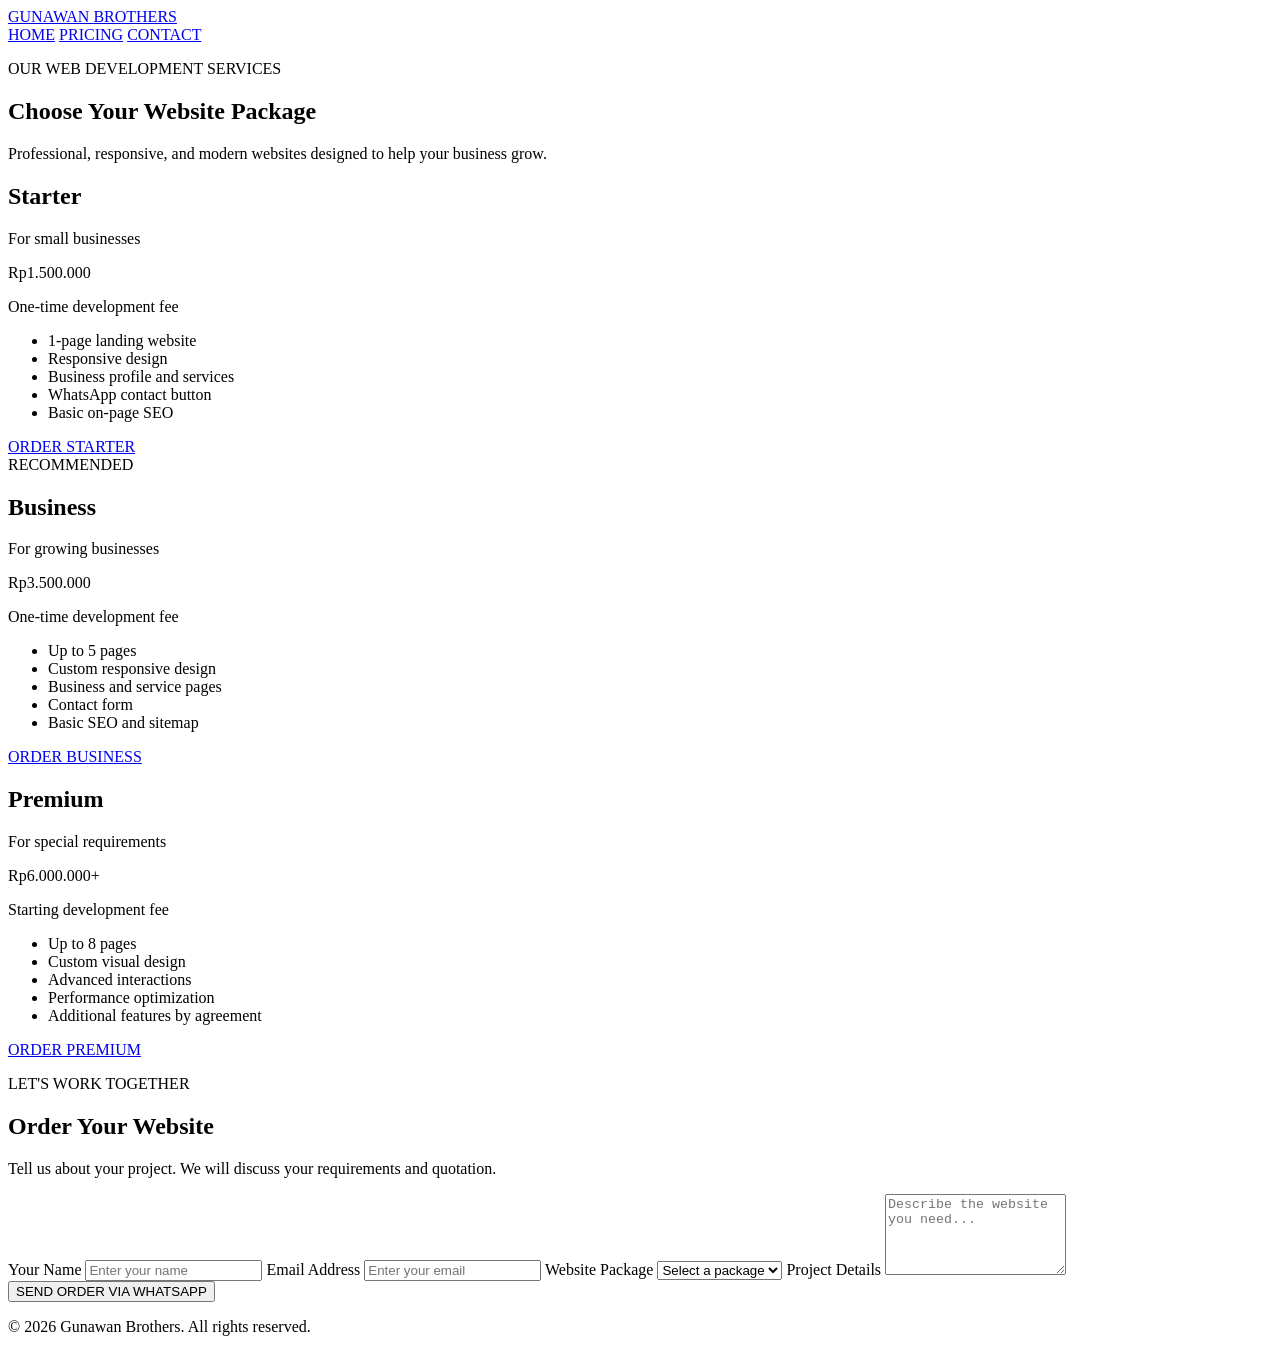
==== pricing.html @ 06bcb294 "Add files via upload" ====
<!DOCTYPE html>
<html lang="en">
<head>
    <meta charset="UTF-8">
    <meta name="viewport" content="width=device-width, initial-scale=1.0">

    <title>Website Pricing & Order | Gunawan Brothers</title>

    <meta name="description"
          content="Website development packages by Gunawan Brothers. Choose a website package for your business.">

    <link rel="stylesheet" href="css/pricing.css">
</head>

<body>

    <header class="pricing-header">
        <a href="index.html" class="logo">
            GUNAWAN <span>BROTHERS</span>
        </a>

        <nav>
            <a href="index.html">HOME</a>
            <a href="pricing.html" class="active">PRICING</a>
            <a href="index.html#contact">CONTACT</a>
        </nav>
    </header>

    <main>
        <section class="pricing-hero">
            <p class="eyebrow">OUR WEB DEVELOPMENT SERVICES</p>

            <h1>Choose Your <span>Website Package</span></h1>

            <p>
                Professional, responsive, and modern websites
                designed to help your business grow.
            </p>
        </section>

        <section class="pricing-container">

            <article class="pricing-card">
                <h2>Starter</h2>
                <p class="description">For small businesses</p>

                <p class="price">
                    <span>Rp</span>1.500.000
                </p>

                <p class="period">One-time development fee</p>

                <ul>
                    <li>1-page landing website</li>
                    <li>Responsive design</li>
                    <li>Business profile and services</li>
                    <li>WhatsApp contact button</li>
                    <li>Basic on-page SEO</li>
                </ul>

                <a href="#order" class="order-button"
                   data-package="Starter">
                    ORDER STARTER
                </a>
            </article>

            <article class="pricing-card featured">
                <span class="popular">RECOMMENDED</span>

                <h2>Business</h2>
                <p class="description">For growing businesses</p>

                <p class="price">
                    <span>Rp</span>3.500.000
                </p>

                <p class="period">One-time development fee</p>

                <ul>
                    <li>Up to 5 pages</li>
                    <li>Custom responsive design</li>
                    <li>Business and service pages</li>
                    <li>Contact form</li>
                    <li>Basic SEO and sitemap</li>
                </ul>

                <a href="#order" class="order-button"
                   data-package="Business">
                    ORDER BUSINESS
                </a>
            </article>

            <article class="pricing-card">
                <h2>Premium</h2>
                <p class="description">For special requirements</p>

                <p class="price">
                    <span>Rp</span>6.000.000+
                </p>

                <p class="period">Starting development fee</p>

                <ul>
                    <li>Up to 8 pages</li>
                    <li>Custom visual design</li>
                    <li>Advanced interactions</li>
                    <li>Performance optimization</li>
                    <li>Additional features by agreement</li>
                </ul>

                <a href="#order" class="order-button"
                   data-package="Premium">
                    ORDER PREMIUM
                </a>
            </article>

        </section>

        <section class="order-section" id="order">
            <p class="eyebrow">LET'S WORK TOGETHER</p>
            <h2>Order Your <span>Website</span></h2>

            <p>
                Tell us about your project.
                We will discuss your requirements and quotation.
            </p>

            <form id="orderForm">

                <label for="customerName">Your Name</label>
                <input type="text" id="customerName"
                       placeholder="Enter your name" required>

                <label for="customerEmail">Email Address</label>
                <input type="email" id="customerEmail"
                       placeholder="Enter your email" required>

                <label for="websitePackage">Website Package</label>
                <select id="websitePackage" required>
                    <option value="">Select a package</option>
                    <option value="Starter">Starter</option>
                    <option value="Business">Business</option>
                    <option value="Premium">Premium</option>
                </select>

                <label for="projectDetails">Project Details</label>
                <textarea id="projectDetails" rows="5"
                    placeholder="Describe the website you need..."
                    required></textarea>

                <button type="submit" class="order-button">
                    SEND ORDER VIA WHATSAPP
                </button>

            </form>
        </section>
    </main>

    <footer>
        <p>© 2026 Gunawan Brothers. All rights reserved.</p>
    </footer>

    <script src="js/pricing.js"></script>

</body>
</html>
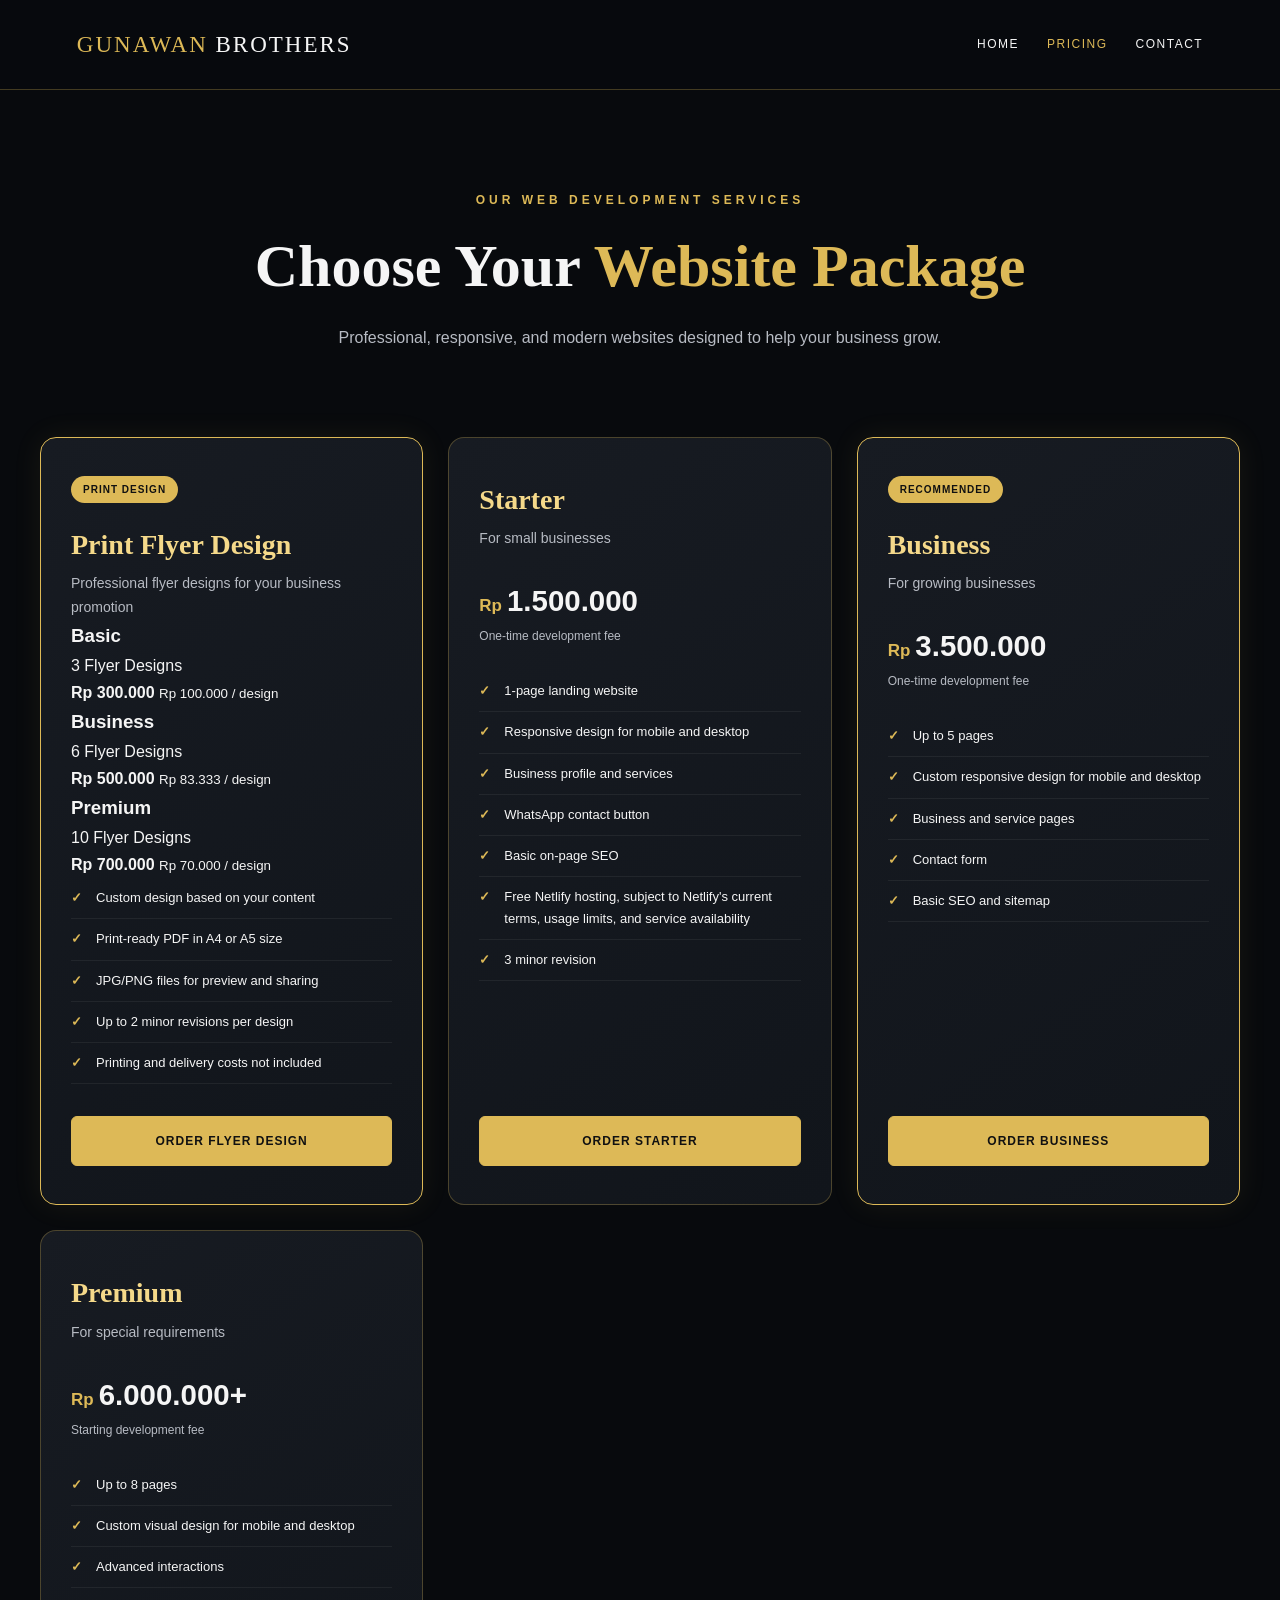
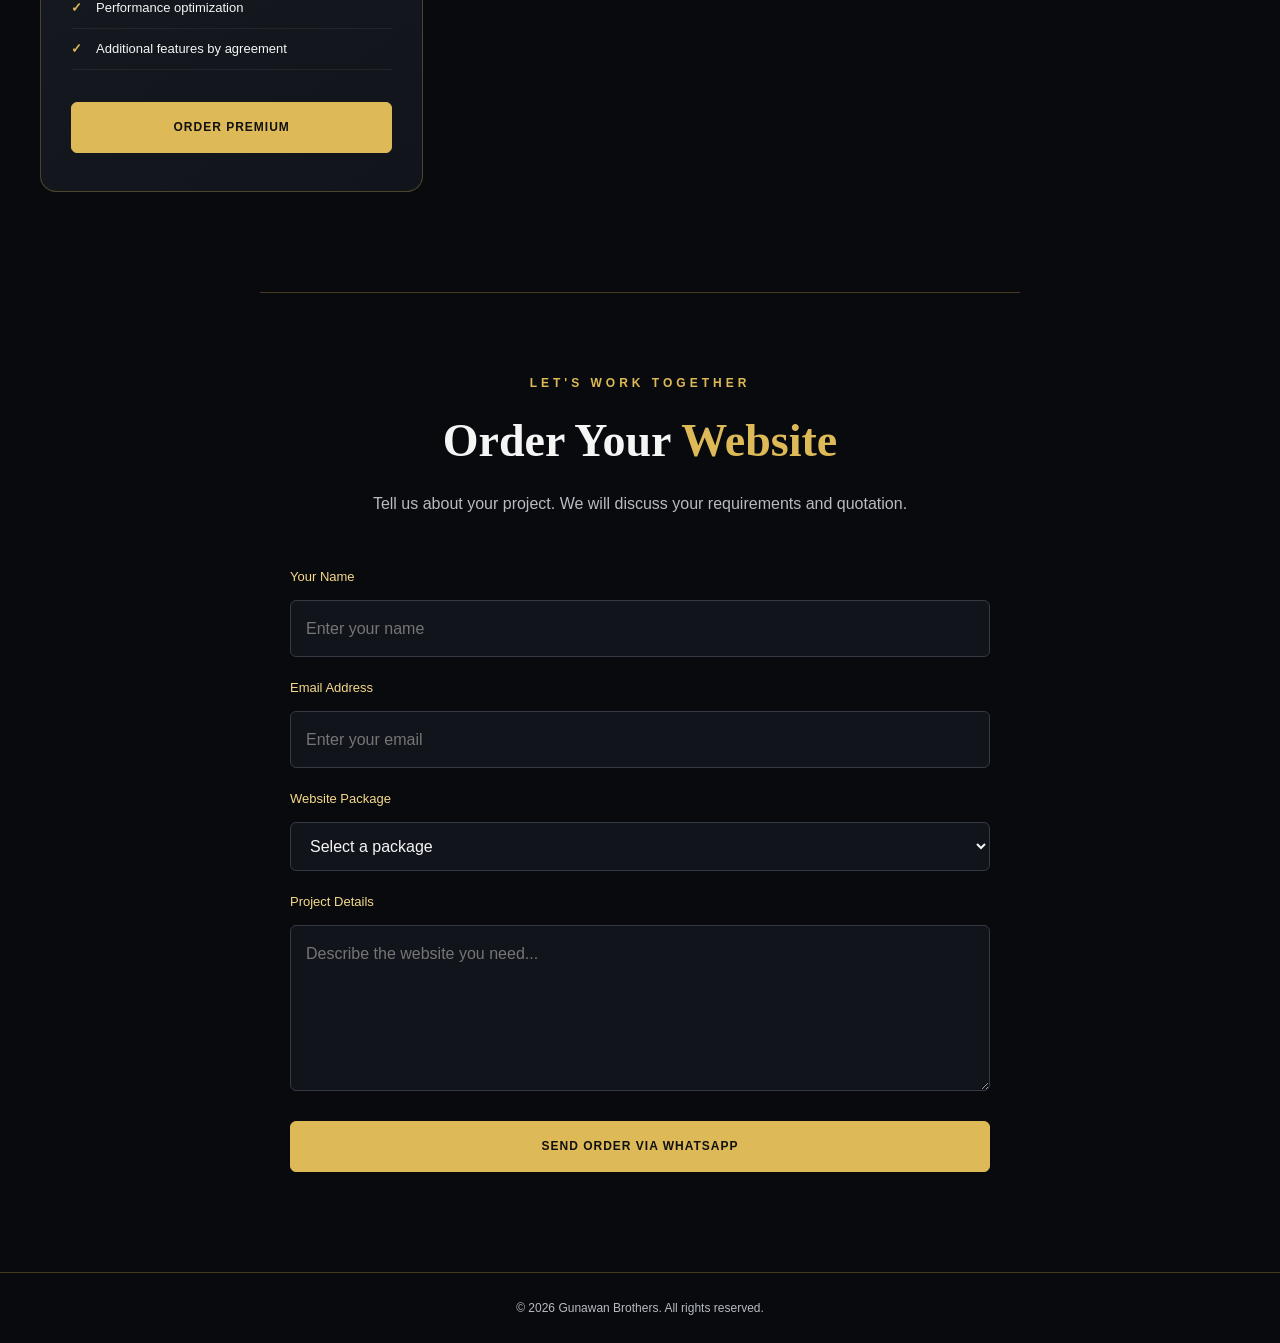
==== commit 4a270e34: "Add files via upload" ====
--- a/pricing.html
+++ b/pricing.html
@@ -1,17 +1,30 @@
 
 <!DOCTYPE html>
 <html lang="en">
+
+
 <head>
     <meta charset="UTF-8">
     <meta name="viewport" content="width=device-width, initial-scale=1.0">
 
-    <title>Website Pricing & Order | Gunawan Brothers</title>
-
+    <!-- SEO: Page Title -->
+    <title>Website Development Pricing Indonesia | Gunawan Brothers</title>
+
+    <!-- SEO: Meta Description -->
     <meta name="description"
-          content="Website development packages by Gunawan Brothers. Choose a website package for your business.">
-
+        content="Explore website development packages from Gunawan Brothers. Affordable Starter, Business, and Premium websites with responsive design and WhatsApp ordering.">
+
+    <!-- SEO: Search Engine Indexing -->
+    <meta name="robots" content="index, follow">
+
+    <!-- Browser Theme Color -->
+    <meta name="theme-color" content="#0F172A">
+
+    <!-- CSS -->
     <link rel="stylesheet" href="css/pricing.css">
 </head>
+
+
 
 <body>
 
@@ -41,7 +54,70 @@
 
         <section class="pricing-container">
 
+
+            <article class="pricing-card featured flyer-card">
+                <span class="popular">PRINT DESIGN</span>
+
+                <h2>Print Flyer Design</h2>
+                <p class="description">
+                    Professional flyer designs for your business promotion
+                </p>
+
+                <div class="flyer-packages">
+
+                    <div class="flyer-package">
+                        <div>
+                            <h3>Basic</h3>
+                            <p>3 Flyer Designs</p>
+                        </div>
+                        <div class="flyer-price">
+                            <strong>Rp 300.000</strong>
+                            <small>Rp 100.000 / design</small>
+                        </div>
+                    </div>
+
+                    <div class="flyer-package">
+                        <div>
+                            <h3>Business</h3>
+                            <p>6 Flyer Designs</p>
+                        </div>
+                        <div class="flyer-price">
+                            <strong>Rp 500.000</strong>
+                            <small>Rp 83.333 / design</small>
+                        </div>
+                    </div>
+
+                    <div class="flyer-package">
+                        <div>
+                            <h3>Premium</h3>
+                            <p>10 Flyer Designs</p>
+                        </div>
+                        <div class="flyer-price">
+                            <strong>Rp 700.000</strong>
+                            <small>Rp 70.000 / design</small>
+                        </div>
+                    </div>
+
+                </div>
+
+                <ul>
+                    <li>Custom design based on your content</li>
+                    <li>Print-ready PDF in A4 or A5 size</li>
+                    <li>JPG/PNG files for preview and sharing</li>
+                    <li>Up to 2 minor revisions per design</li>
+                    <li>Printing and delivery costs not included</li>
+                </ul>
+
+                <a href="#order" class="order-button"
+                data-package="Print Flyer Design">
+                    ORDER FLYER DESIGN
+                </a>
+            </article>
+
+
+
             <article class="pricing-card">
+
                 <h2>Starter</h2>
                 <p class="description">For small businesses</p>
 
@@ -53,10 +129,13 @@
 
                 <ul>
                     <li>1-page landing website</li>
-                    <li>Responsive design</li>
+                    <li>Responsive design for mobile and desktop</li>
                     <li>Business profile and services</li>
                     <li>WhatsApp contact button</li>
                     <li>Basic on-page SEO</li>
+                    <li>Free Netlify hosting, subject to Netlify's current
+                        terms, usage limits, and service availability</li>
+                    <li>3 minor revision</li>
                 </ul>
 
                 <a href="#order" class="order-button"
@@ -79,7 +158,7 @@
 
                 <ul>
                     <li>Up to 5 pages</li>
-                    <li>Custom responsive design</li>
+                    <li>Custom responsive design for mobile and desktop</li>
                     <li>Business and service pages</li>
                     <li>Contact form</li>
                     <li>Basic SEO and sitemap</li>
@@ -103,7 +182,7 @@
 
                 <ul>
                     <li>Up to 8 pages</li>
-                    <li>Custom visual design</li>
+                    <li>Custom visual design for mobile and desktop</li>
                     <li>Advanced interactions</li>
                     <li>Performance optimization</li>
                     <li>Additional features by agreement</li>
@@ -137,12 +216,36 @@
                        placeholder="Enter your email" required>
 
                 <label for="websitePackage">Website Package</label>
+
+
                 <select id="websitePackage" required>
                     <option value="">Select a package</option>
-                    <option value="Starter">Starter</option>
-                    <option value="Business">Business</option>
-                    <option value="Premium">Premium</option>
+
+                    <optgroup label="Print Flyer Design">
+                        <option value="Flyer Basic - Rp300.000">
+                            Flyer Basic — 3 Designs — Rp300.000
+                        </option>
+                        <option value="Flyer Business - Rp500.000">
+                            Flyer Business — 6 Designs — Rp500.000
+                        </option>
+                        <option value="Flyer Premium - Rp700.000">
+                            Flyer Premium — 10 Designs — Rp700.000
+                        </option>
+                    </optgroup>
+
+                    <optgroup label="Website Development">
+                        <option value="Starter">
+                            Starter — Rp1.500.000
+                        </option>
+                        <option value="Business">
+                            Business — Rp3.500.000
+                        </option>
+                        <option value="Premium">
+                            Premium — Rp6.000.000+
+                        </option>
+                    </optgroup>
                 </select>
+
 
                 <label for="projectDetails">Project Details</label>
                 <textarea id="projectDetails" rows="5"
--- a/css/pricing.css
+++ b/css/pricing.css
@@ -0,0 +1,379 @@
+
+/* ========================================
+   GUNAWAN BROTHERS - PRICING PAGE
+   Theme: Black & Gold
+======================================== */
+
+:root {
+    --gold: #DDB957;
+    --gold-light: #F5D98A;
+    --dark: #080A0D;
+    --dark-card: #11151B;
+    --text: #F5F5F5;
+    --muted: #B7BBC3;
+    --border: rgba(221, 185, 87, 0.28);
+}
+
+* {
+    margin: 0;
+    padding: 0;
+    box-sizing: border-box;
+}
+
+html {
+    scroll-behavior: smooth;
+}
+
+body {
+    font-family: "Poppins", Arial, sans-serif;
+    background: var(--dark);
+    color: var(--text);
+    line-height: 1.7;
+}
+
+a {
+    color: inherit;
+    text-decoration: none;
+}
+
+button,
+input,
+select,
+textarea {
+    font: inherit;
+}
+
+/* HEADER */
+
+.pricing-header {
+    width: 100%;
+    min-height: 90px;
+    padding: 20px 6%;
+    display: flex;
+    justify-content: space-between;
+    align-items: center;
+    gap: 25px;
+    border-bottom: 1px solid var(--border);
+    background: rgba(8, 10, 13, 0.96);
+}
+
+.logo {
+    font-family: Georgia, serif;
+    font-size: 23px;
+    letter-spacing: 2px;
+    color: var(--gold);
+    white-space: nowrap;
+}
+
+.logo span {
+    color: var(--text);
+}
+
+.pricing-header nav {
+    display: flex;
+    align-items: center;
+    flex-wrap: wrap;
+    gap: 28px;
+}
+
+.pricing-header nav a {
+    font-size: 12px;
+    letter-spacing: 1.5px;
+    transition: color 0.3s;
+}
+
+.pricing-header nav a:hover,
+.pricing-header nav a.active {
+    color: var(--gold);
+}
+
+/* HERO */
+
+.pricing-hero {
+    padding: 100px 20px 65px;
+    text-align: center;
+    max-width: 1000px;
+    margin: auto;
+}
+
+.eyebrow {
+    color: var(--gold);
+    font-size: 12px;
+    font-weight: 600;
+    letter-spacing: 4px;
+    margin-bottom: 20px;
+}
+
+.pricing-hero h1,
+.order-section h2 {
+    font-family: Georgia, "Times New Roman", serif;
+    font-size: clamp(36px, 5vw, 60px);
+    line-height: 1.2;
+    margin-bottom: 22px;
+}
+
+.pricing-hero h1 span,
+.order-section h2 span {
+    color: var(--gold);
+}
+
+.pricing-hero > p:last-child,
+.order-section > p:not(.eyebrow) {
+    max-width: 650px;
+    margin: 0 auto;
+    color: var(--muted);
+}
+
+/* PRICING CARDS */
+
+.pricing-container {
+    max-width: 1250px;
+    margin: 0 auto;
+    padding: 20px 25px 100px;
+    display: grid;
+    grid-template-columns: repeat(3, minmax(0, 1fr));
+    gap: 25px;
+    align-items: stretch;
+}
+
+.pricing-card {
+    position: relative;
+    display: flex;
+    flex-direction: column;
+    padding: 38px 30px;
+    background: linear-gradient(
+        145deg,
+        #171B22,
+        var(--dark-card)
+    );
+    border: 1px solid var(--border);
+    border-radius: 16px;
+    transition:
+        transform 0.3s ease,
+        border-color 0.3s ease,
+        box-shadow 0.3s ease;
+}
+
+.pricing-card:hover {
+    transform: translateY(-7px);
+    border-color: var(--gold);
+    box-shadow: 0 15px 40px rgba(0, 0, 0, 0.3);
+}
+
+.pricing-card.featured {
+    border-color: var(--gold);
+    box-shadow: 0 0 30px rgba(221, 185, 87, 0.08);
+}
+
+.popular {
+    align-self: flex-start;
+    background: var(--gold);
+    color: #111;
+    padding: 5px 12px;
+    border-radius: 30px;
+    font-size: 10px;
+    font-weight: 700;
+    letter-spacing: 1px;
+    margin-bottom: 18px;
+}
+
+.pricing-card h2 {
+    font-family: Georgia, serif;
+    font-size: 28px;
+    color: var(--gold-light);
+    margin-bottom: 4px;
+}
+
+.description {
+    color: var(--muted);
+    font-size: 14px;
+}
+
+.price {
+    font-size: clamp(25px, 2.3vw, 34px);
+    font-weight: 700;
+    margin-top: 25px;
+    white-space: nowrap;
+}
+
+.price span {
+    color: var(--gold);
+    font-size: 17px;
+    margin-right: 5px;
+}
+
+.period {
+    color: var(--muted);
+    font-size: 12px;
+    margin-bottom: 25px;
+}
+
+.pricing-card ul {
+    list-style: none;
+    margin-bottom: 32px;
+}
+
+.pricing-card li {
+    position: relative;
+    padding: 9px 0 9px 25px;
+    border-bottom: 1px solid rgba(255, 255, 255, 0.06);
+    font-size: 13px;
+}
+
+.pricing-card li::before {
+    content: "✓";
+    position: absolute;
+    left: 0;
+    color: var(--gold);
+    font-weight: bold;
+}
+
+/* BUTTONS */
+
+.order-button {
+    display: block;
+    width: 100%;
+    margin-top: auto;
+    padding: 14px 16px;
+    text-align: center;
+    border: 1px solid var(--gold);
+    border-radius: 6px;
+    background: var(--gold);
+    color: #111;
+    font-size: 12px;
+    font-weight: 700;
+    letter-spacing: 1px;
+    cursor: pointer;
+    transition: all 0.3s ease;
+}
+
+.order-button:hover {
+    background: transparent;
+    color: var(--gold);
+}
+
+/* ORDER FORM */
+
+.order-section {
+    max-width: 760px;
+    margin: 0 auto;
+    padding: 80px 30px 100px;
+    text-align: center;
+    border-top: 1px solid var(--border);
+}
+
+.order-section h2 {
+    font-size: clamp(32px, 4vw, 46px);
+}
+
+#orderForm {
+    margin-top: 40px;
+    text-align: left;
+    display: grid;
+    gap: 12px;
+}
+
+#orderForm label {
+    margin-top: 8px;
+    font-size: 13px;
+    font-weight: 500;
+    color: var(--gold-light);
+}
+
+#orderForm input,
+#orderForm select,
+#orderForm textarea {
+    width: 100%;
+    padding: 14px 15px;
+    border: 1px solid #343A44;
+    border-radius: 6px;
+    background: #11151B;
+    color: var(--text);
+    outline: none;
+    transition: border-color 0.3s;
+}
+
+#orderForm input:focus,
+#orderForm select:focus,
+#orderForm textarea:focus {
+    border-color: var(--gold);
+}
+
+#orderForm textarea {
+    resize: vertical;
+    min-height: 120px;
+}
+
+#orderForm .order-button {
+    margin-top: 18px;
+}
+
+/* FOOTER */
+
+footer {
+    padding: 25px 15px;
+    text-align: center;
+    border-top: 1px solid var(--border);
+    color: var(--muted);
+    font-size: 12px;
+}
+
+/* RESPONSIVE */
+
+@media (max-width: 900px) {
+    .pricing-container {
+        grid-template-columns: repeat(2, minmax(0, 1fr));
+    }
+
+    .pricing-card.featured {
+        transform: none;
+    }
+}
+
+@media (max-width: 600px) {
+    .pricing-header {
+        padding: 20px;
+        flex-direction: column;
+        gap: 18px;
+    }
+
+    .logo {
+        font-size: 20px;
+    }
+
+    .pricing-header nav {
+        justify-content: center;
+        gap: 15px 20px;
+    }
+
+    .pricing-header nav a {
+        font-size: 11px;
+    }
+
+    .pricing-hero {
+        padding: 65px 22px 40px;
+    }
+
+    .eyebrow {
+        font-size: 10px;
+        letter-spacing: 2px;
+    }
+
+    .pricing-container {
+        grid-template-columns: 1fr;
+        padding: 15px 20px 65px;
+        gap: 22px;
+    }
+
+    .pricing-card {
+        padding: 30px 24px;
+    }
+
+    .price {
+        font-size: 30px;
+    }
+
+    .order-section {
+        padding: 60px 22px 70px;
+    }
+}
